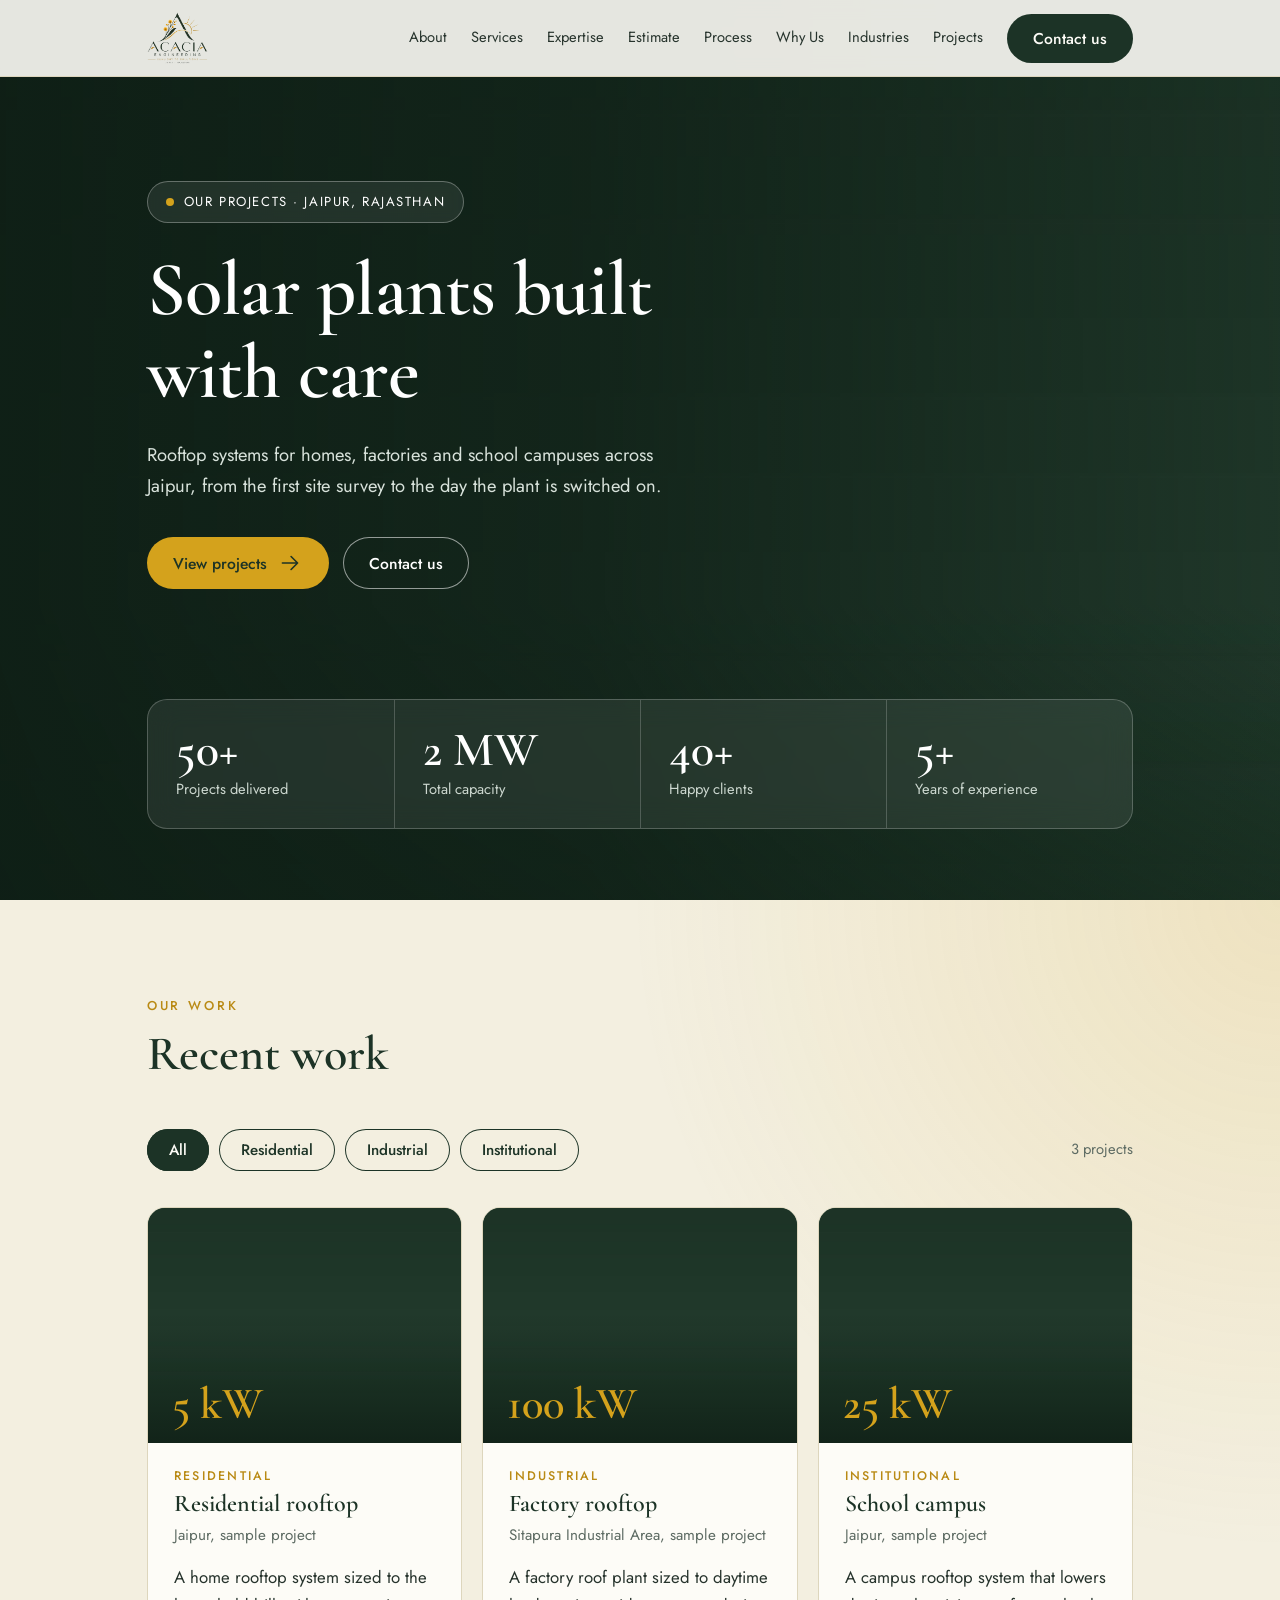
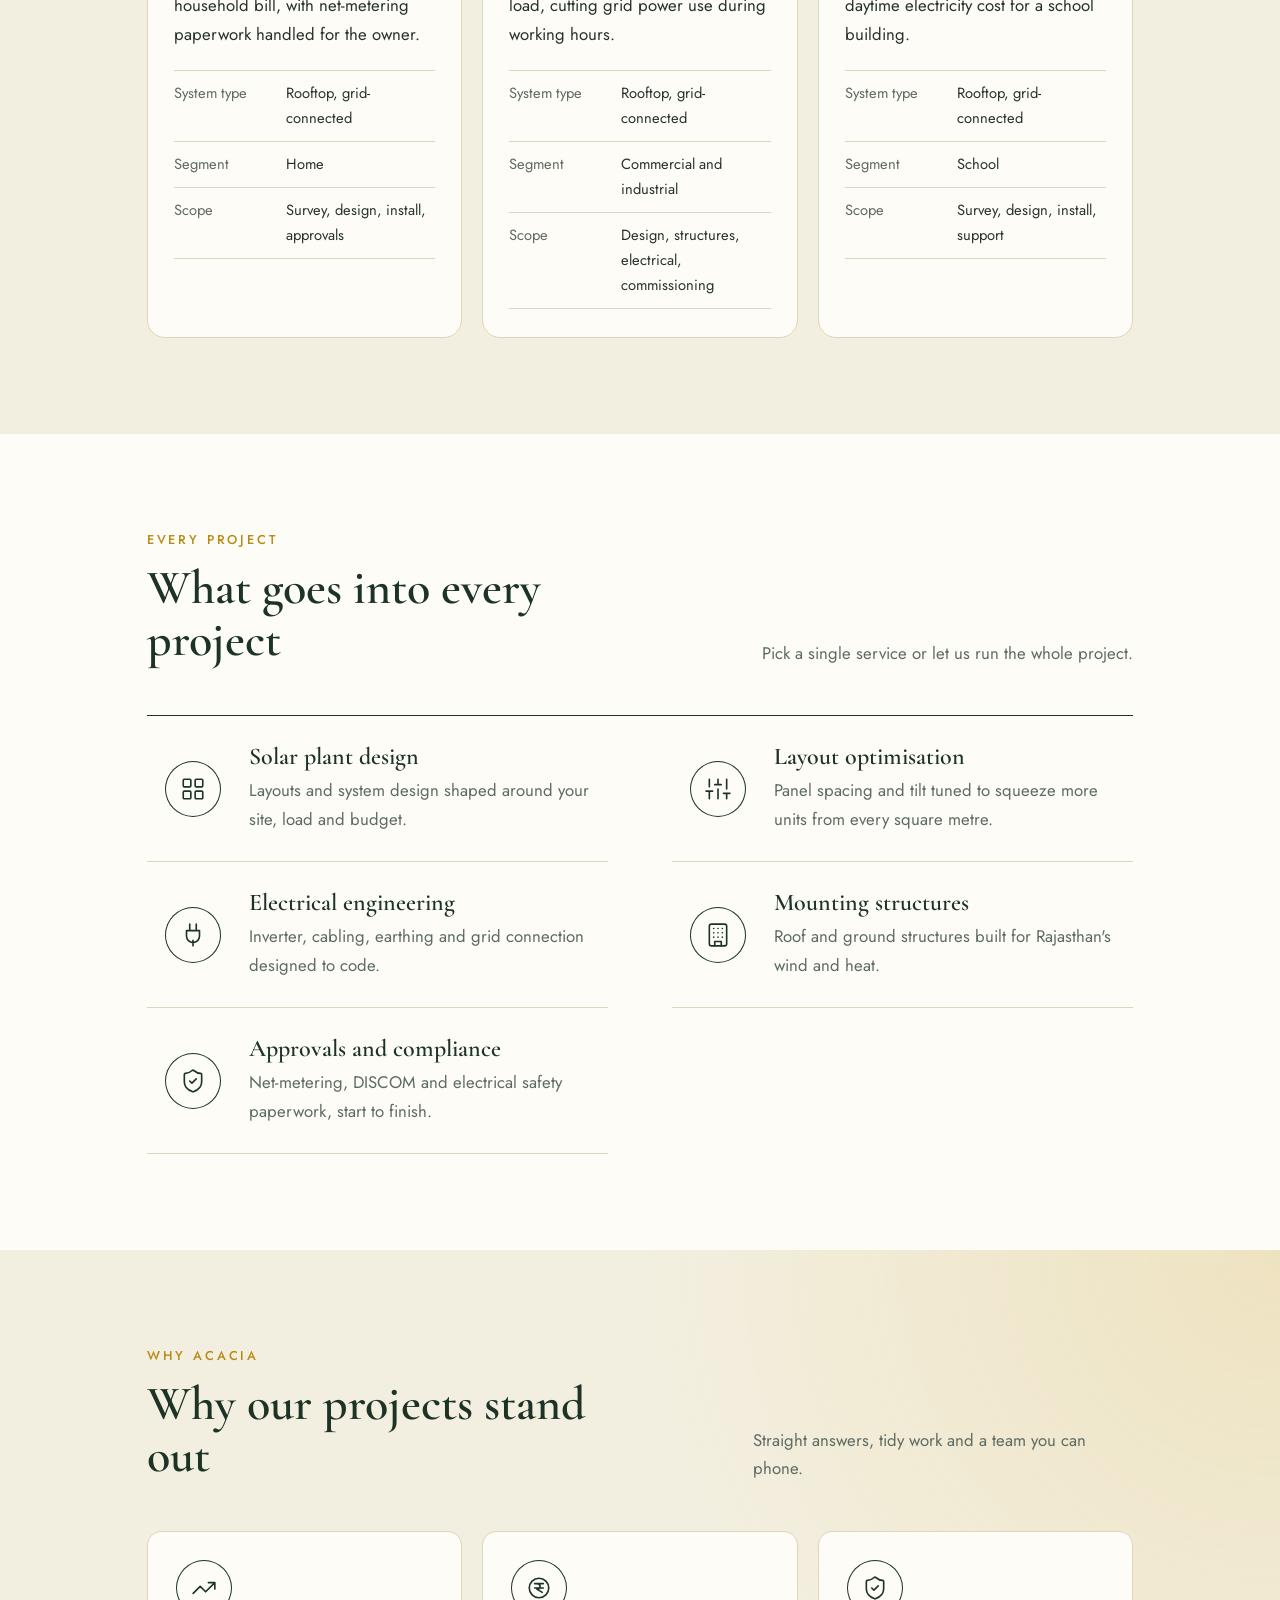
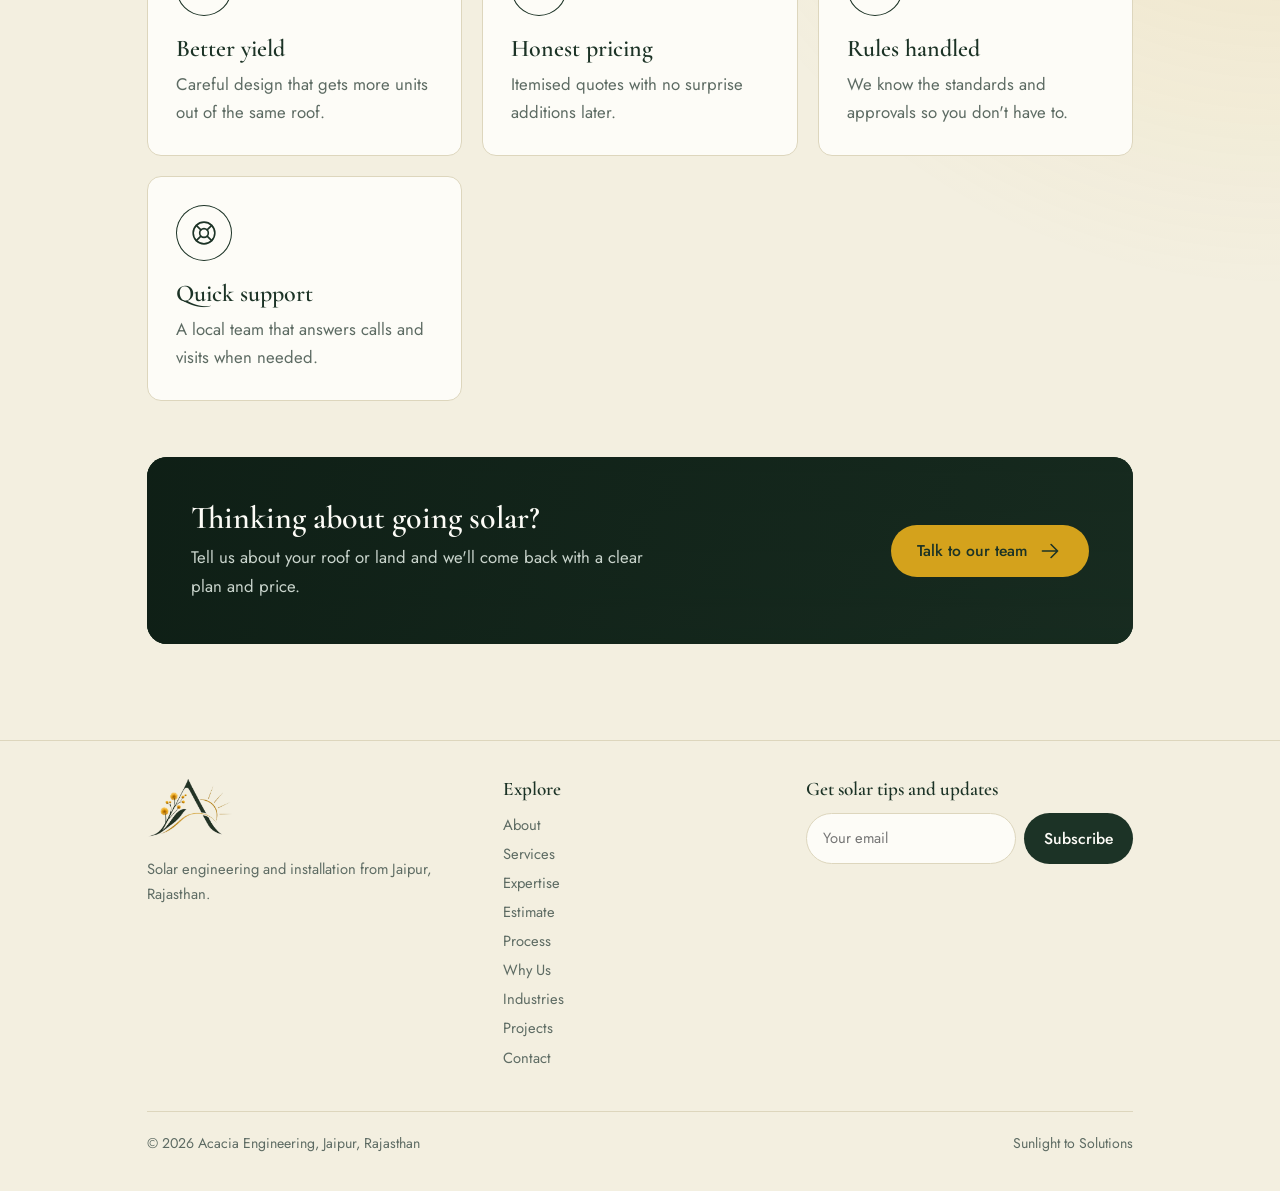
==== projects.html @ b7438110 "added splash screen" ====
<!doctype html>
<html lang="en">
  <head>
    <meta charset="UTF-8" />
    <meta name="viewport" content="width=device-width, initial-scale=1" />
    <title>Projects | Acacia Engineering</title>
    <meta name="description" content="Rooftop solar projects by Acacia Engineering in Jaipur, Rajasthan: homes, factories and school campuses." />
    <meta name="theme-color" content="#1c3326" />
    <link rel="icon" href="assets/img/favicon.svg" type="image/svg+xml" />
    <link rel="icon" href="assets/img/favicon-32.png" type="image/png" sizes="32x32" />
    <link rel="apple-touch-icon" href="assets/img/apple-touch-icon.png" />
    <link rel="preconnect" href="https://fonts.googleapis.com" />
    <link rel="preconnect" href="https://fonts.gstatic.com" crossorigin />
    <link href="https://fonts.googleapis.com/css2?family=Cormorant+Garamond:wght@500;600;700&family=Jost:wght@400;500&display=swap" rel="stylesheet" />

    <!-- same CSS as the home page, plus projects.css -->
    <link rel="stylesheet" href="css/base.css" />
    <link rel="stylesheet" href="css/sections.css" />
    <link rel="stylesheet" href="css/upgrade.css" />
    <link rel="stylesheet" href="css/industries.css" />
    <link rel="stylesheet" href="css/projects.css" />
  </head>
  <body>
    <header id="hdr">
      <div class="wrap bar">
        <a href="index.html" aria-label="Acacia Engineering home"><img src="assets/img/logo.png" alt="Acacia Engineering" /></a>
        <button class="menu" id="menu" aria-label="Open menu" aria-expanded="false">
          <svg class="i" viewBox="0 0 24 24"><path d="M4 8h16M4 16h16" /></svg>
        </button>
        <nav id="nav"></nav>
      </div>
    </header>
    <main id="app"></main>
    <footer><div class="wrap" id="foot"></div></footer>

    <script src="js/config.js"></script>
    <script src="js/icons.js"></script>
    <script src="js/helpers.js"></script>
    <script src="js/chrome.js"></script>
    <script src="js/effects.js"></script>
    <script src="js/forms.js"></script>
    <script src="js/wire.js"></script>
    <script src="js/projects-page.js"></script>
  </body>
</html>
---- css/base.css ----
:root {
    --green: #1c3326;
    --green2: #274635;
    --gold: #b98a14;
    --gold-l: #d4a21c;
    --cream: #fdfcf7;
    --sand: #f3efe0;
    --ink: #26332c;
    --muted: #5d6b63;
    --line: #ddd6bd;
    --serif: "Cormorant Garamond", Georgia, serif;
    --sans: "Jost", system-ui, sans-serif;
    --ease: cubic-bezier(0.2, 0.7, 0.2, 1);
  }
  * {
    box-sizing: border-box;
  }
  html {
    scroll-behavior: smooth;
    scroll-padding-top: 80px;
  }
  body {
    margin: 0;
    font: 400 1.05rem/1.7 var(--sans);
    color: var(--ink);
    background: var(--cream);
  }
  img {
    max-width: 100%;
  }
  a {
    color: inherit;
  }
  :focus-visible {
    outline: 2px solid var(--gold-l);
    outline-offset: 3px;
  }
  .wrap {
    max-width: 1140px;
    margin: auto;
    padding: 0 6%;
  }
  h1,
  h2,
  h3 {
    font-family: var(--serif);
    color: var(--green);
    line-height: 1.08;
    margin: 0;
  }
  h2 {
    font-size: clamp(2rem, 4vw, 3rem);
    font-weight: 600;
    max-width: 16ch;
  }
  h3 {
    font-size: 1.5rem;
    font-weight: 600;
  }
  section {
    padding: 96px 0;
  }
  svg.i {
    width: 26px;
    height: 26px;
    flex: none;
    overflow: visible;
    fill: none;
    stroke: currentColor;
    stroke-width: 1.5;
    stroke-linecap: round;
    stroke-linejoin: round;
  }

  /* header */
  header {
    position: fixed;
    inset: 0 0 auto 0;
    z-index: 10;
  }
  header::before {
    content: "";
    position: absolute;
    inset: 0;
    background: rgba(253, 252, 247, 0.9);
    backdrop-filter: blur(10px);
    box-shadow: 0 1px 0 var(--line);
    opacity: 0;
    transition: opacity 0.3s;
    z-index: -1;
  }
  header.solid::before,
  header.open::before {
    opacity: 1;
  }
  .bar {
    display: flex;
    align-items: center;
    justify-content: space-between;
    height: 76px;
  }
  .bar img {
    height: 52px;
    width: auto;
    display: block;
  }
  nav {
    display: flex;
    align-items: center;
    gap: 24px;
  }
  nav a {
    text-decoration: none;
    font-size: 0.92rem;
    position: relative;
    padding: 4px 0;
  }
  nav a:not(.btn)::after {
    content: "";
    position: absolute;
    left: 0;
    bottom: 0;
    width: 100%;
    height: 1px;
    background: var(--gold);
    transform: scaleX(0);
    transform-origin: left;
    transition: transform 0.3s var(--ease);
  }
  nav a:not(.btn):hover::after {
    transform: scaleX(1);
  }
  .btn {
    display: inline-flex;
    align-items: center;
    gap: 10px;
    background: var(--green);
    color: var(--cream);
    padding: 13px 26px;
    border-radius: 999px;
    border: 0;
    font: 500 0.98rem var(--sans);
    text-decoration: none;
    cursor: pointer;
    transition:
      background 0.25s,
      transform 0.25s var(--ease);
  }
  .btn:hover {
    background: var(--gold);
    transform: translateY(-2px);
  }
  .btn.ghost {
    background: transparent;
    color: var(--green);
    box-shadow: inset 0 0 0 1px var(--green);
  }
  .btn.ghost:hover {
    background: var(--green);
    color: var(--cream);
  }
  .menu {
    display: none;
    background: none;
    border: 0;
    width: 44px;
    height: 44px;
    cursor: pointer;
    color: var(--green);
  }
---- css/sections.css ----
/* hero */
  #hero {
    padding: 150px 0 70px;
    overflow: hidden;
  }
  .hero-grid {
    display: grid;
    grid-template-columns: 1.1fr 0.9fr;
    gap: 40px;
    align-items: center;
  }
  #hero h1 {
    font-size: clamp(2.8rem, 6.2vw, 5.2rem);
    font-weight: 600;
    letter-spacing: -0.01em;
  }
  #hero p {
    max-width: 46ch;
    color: var(--muted);
    font-size: 1.15rem;
    margin: 24px 0 36px;
  }
  .cta {
    display: flex;
    flex-wrap: wrap;
    gap: 14px;
  }
  .in {
    opacity: 0;
    transform: translateY(18px);
    animation: in 0.9s var(--ease) forwards;
    animation-delay: calc(var(--d, 0) * 140ms + 200ms);
  }
  @keyframes in {
    to {
      opacity: 1;
      transform: none;
    }
  }
  .art {
    width: 100%;
    height: auto;
    display: block;
  }
  .art .sun {
    transform-origin: 50% 100%;
    animation: rise 2.2s var(--ease) 0.3s both;
  }
  @keyframes rise {
    from {
      transform: translateY(120px);
      opacity: 0;
    }
    to {
      transform: none;
      opacity: 1;
    }
  }
  .art .ray {
    stroke-dasharray: 90;
    stroke-dashoffset: 90;
    animation: draw 1s var(--ease) forwards;
    animation-delay: calc(1.6s + var(--r) * 90ms);
  }
  @keyframes draw {
    to {
      stroke-dashoffset: 0;
    }
  }
  .art .glow {
    animation: pulse 5s ease-in-out 3s infinite;
  }
  @keyframes pulse {
    50% {
      transform: scale(1.04);
      opacity: 0.8;
    }
  }
  .art .glow,
  .art .sun {
    transform-box: fill-box;
  }
  .art .stem {
    stroke-dasharray: 400;
    stroke-dashoffset: 400;
    animation: draw 2s var(--ease) 1s forwards;
  }
  .art .bud {
    transform-box: fill-box;
    transform-origin: center;
    animation: pop 0.6s var(--ease) both;
    animation-delay: calc(2s + var(--b) * 160ms);
  }
  @keyframes pop {
    from {
      transform: scale(0);
    }
    to {
      transform: scale(1);
    }
  }

  /* stats */
  .stats {
    display: grid;
    grid-template-columns: repeat(4, 1fr);
    border-top: 1px solid var(--line);
    border-bottom: 1px solid var(--line);
  }
  .stat {
    padding: 30px 24px;
    border-left: 1px solid var(--line);
  }
  .stat:first-child {
    border-left: 0;
    padding-left: 0;
  }
  .stat b {
    display: block;
    font: 600 clamp(2rem, 4vw, 3rem)/1 var(--serif);
    color: var(--green);
  }
  .stat span {
    font-size: 0.92rem;
    color: var(--muted);
  }

  /* about */
  .about {
    display: grid;
    grid-template-columns: 1fr 1fr;
    gap: 64px;
    align-items: start;
  }
  .about p {
    color: var(--muted);
    margin: 0 0 24px;
  }
  .ticks {
    list-style: none;
    margin: 0;
    padding: 0;
    display: grid;
    gap: 14px;
  }
  .ticks li {
    display: flex;
    gap: 12px;
    align-items: flex-start;
  }
  .ticks svg {
    flex: none;
    width: 22px;
    height: 22px;
    margin-top: 3px;
    color: var(--gold);
  }

  /* services */
  #services {
    background: var(--sand);
  }
  .head {
    display: flex;
    justify-content: space-between;
    align-items: end;
    gap: 20px 40px;
    flex-wrap: wrap;
    margin-bottom: 48px;
  }
  .head h2 {
    max-width: 20ch;
  }
  .sub {
    margin: 0;
    max-width: 38ch;
    color: var(--muted);
  }
  .eyebrow {
    margin: 0 0 14px;
    font: 500 0.8rem var(--sans);
    letter-spacing: 0.22em;
    text-transform: uppercase;
    color: var(--gold);
  }
  #projects .eyebrow {
    color: var(--gold-l);
  }
  .alt {
    background: var(--sand);
  }
  .cards {
    display: grid;
    grid-template-columns: repeat(auto-fit, minmax(260px, 1fr));
    gap: 20px;
  }
  .card {
    background: #fff;
    border: 1px solid var(--line);
    border-radius: 14px;
    padding: 28px;
    transition:
      transform 0.4s var(--ease),
      box-shadow 0.4s;
  }
  .alt .card {
    background: var(--cream);
  }
  .card .ico {
    margin-bottom: 20px;
  }
  .card p {
    margin: 8px 0 0;
    color: var(--muted);
  }
  @media (hover: hover) {
    .card:hover {
      transform: translateY(-6px);
      box-shadow: 0 18px 36px -18px rgba(28, 51, 38, 0.35);
    }
    .card:hover .ico {
      background: var(--green);
      color: var(--gold-l);
    }
  }
  .ph {
    position: relative;
  }
  .ph::before {
    content: "";
    position: absolute;
    inset: 18px -18px -18px 18px;
    border: 1px solid var(--gold);
    border-radius: 18px;
  }
  .ph img {
    position: relative;
    width: 100%;
    aspect-ratio: 4/3.2;
    object-fit: cover;
    border-radius: 18px;
    display: block;
    background: var(--green2);
  }
  .mini {
    display: grid;
    grid-template-columns: repeat(3, 1fr);
    gap: 16px;
    margin-top: 32px;
    padding-top: 24px;
    border-top: 1px solid var(--line);
  }
  .mini b {
    display: block;
    font: 600 2rem/1 var(--serif);
    color: var(--green);
  }
  .mini span {
    font-size: 0.88rem;
    color: var(--muted);
  }
  .cta-band {
    margin-top: 56px;
    background: var(--green);
    color: var(--cream);
    border-radius: 20px;
    padding: 44px;
    display: flex;
    justify-content: space-between;
    align-items: center;
    gap: 24px;
    flex-wrap: wrap;
    background-image: radial-gradient(
      circle at 100% 0,
      rgba(212, 162, 28, 0.35),
      transparent 55%
    );
  }
  .cta-band h3 {
    color: var(--cream);
    font-size: 2rem;
  }
  .cta-band p {
    margin: 8px 0 0;
    color: #c9d4cc;
    max-width: 46ch;
  }
  .btn.gold {
    background: var(--gold-l);
    color: var(--green);
  }
  .btn.gold:hover {
    background: var(--cream);
  }
  .ind {
    display: grid;
    grid-template-columns: repeat(5, 1fr);
    gap: 16px;
  }
  .in-c {
    position: relative;
    min-height: 380px;
    border-radius: 16px;
    overflow: hidden;
    background: linear-gradient(160deg, var(--green2), var(--green));
    color: var(--cream);
    display: flex;
    align-items: flex-end;
  }
  .in-c img {
    position: absolute;
    inset: 0;
    width: 100%;
    height: 100%;
    object-fit: cover;
    transition: transform 0.9s var(--ease);
  }
  .in-c::after {
    content: "";
    position: absolute;
    inset: 0;
    background: linear-gradient(
      180deg,
      rgba(28, 51, 38, 0) 25%,
      rgba(28, 51, 38, 0.92) 100%
    );
  }
  .in-c div {
    position: relative;
    z-index: 1;
    padding: 22px;
  }
  .in-c h3 {
    color: var(--cream);
    font-size: 1.3rem;
  }
  .in-c p {
    margin: 8px 0 0;
    font-size: 0.9rem;
    color: #d6dfd8;
    line-height: 1.5;
  }
  @media (hover: hover) {
    .in-c:hover img {
      transform: scale(1.08);
    }
  }
  .ind-foot {
    display: flex;
    justify-content: center;
    margin: 36px 0 56px;
  }
  .sel select {
    width: 100%;
    padding: 22px 0 8px;
    border: 0;
    border-bottom: 1px solid var(--green);
    background: transparent;
    font: inherit;
    color: var(--ink);
    border-radius: 0;
  }
  .sel label {
    top: 0;
    font-size: 0.78rem;
    color: var(--gold);
  }
  .fgrid {
    display: grid;
    grid-template-columns: 1.2fr 1fr 1.2fr;
    gap: 40px;
  }
  .fgrid h4 {
    font: 600 1.2rem var(--serif);
    color: var(--green);
    margin: 0 0 12px;
  }
  .fgrid a {
    display: block;
    text-decoration: none;
    margin: 4px 0;
  }
  .fgrid a:hover {
    color: var(--gold);
  }
  .fgrid img {
    height: 60px;
    width: auto;
    margin-bottom: 12px;
  }
  .nl {
    display: flex;
    gap: 8px;
  }
  .nl input {
    flex: 1;
    min-width: 0;
    padding: 12px 16px;
    border: 1px solid var(--line);
    border-radius: 999px;
    font: inherit;
    background: var(--cream);
  }
  .nl .btn {
    padding: 12px 20px;
  }
  .soc {
    display: flex;
    gap: 10px;
    margin-top: 16px;
  }
  .soc a {
    width: 40px;
    height: 40px;
    border-radius: 50%;
    display: grid;
    place-items: center;
    box-shadow: inset 0 0 0 1px var(--green);
    color: var(--green);
    margin: 0;
  }
  .soc a:hover {
    background: var(--green);
    color: var(--gold-l);
  }
  .fbot {
    margin-top: 36px;
    padding-top: 20px;
    border-top: 1px solid var(--line);
    display: flex;
    justify-content: space-between;
    flex-wrap: wrap;
    gap: 8px;
    font-size: 0.88rem;
  }
  .rows {
    display: grid;
    grid-template-columns: 1fr 1fr;
    column-gap: 64px;
    border-top: 1px solid var(--green);
  }
  .row {
    display: grid;
    grid-template-columns: 56px 1fr;
    gap: 28px;
    align-items: center;
    padding: 30px 0;
    border-bottom: 1px solid var(--line);
    position: relative;
  }
  .row::before {
    content: "";
    position: absolute;
    left: 0;
    bottom: -1px;
    height: 2px;
    width: 100%;
    background: var(--gold);
    transform: scaleX(0);
    transform-origin: left;
    transition: transform 0.5s var(--ease);
  }
  @media (hover: hover) {
    .row:hover::before {
      transform: scaleX(1);
    }
  }
  .ico {
    flex: none;
    width: 56px;
    height: 56px;
    border-radius: 50%;
    display: grid;
    place-items: center;
    color: var(--green);
    box-shadow: inset 0 0 0 1px var(--green);
    transition:
      background 0.3s,
      color 0.3s,
      transform 0.4s var(--ease);
  }
  @media (hover: hover) {
    .row:hover .ico {
      background: var(--green);
      color: var(--gold-l);
      transform: rotate(-8deg) scale(1.06);
    }
  }
  .tx {
    display: grid;
    gap: 6px;
  }
  .tx p {
    margin: 0;
    color: var(--muted);
  }

  /* process */
  .steps {
    display: grid;
    grid-template-columns: repeat(3, 1fr);
    gap: 48px 32px;
    position: relative;
    margin-top: 56px;
  }
  .step {
    opacity: 0;
    transform: translateY(16px);
    transition: all 0.8s var(--ease);
    transition-delay: calc(var(--i) * 120ms);
  }
  .steps.go .step {
    opacity: 1;
    transform: none;
  }
  .step {
    border-top: 1px solid var(--gold);
    padding-top: 22px;
  }
  .dot {
    width: 44px;
    height: 44px;
    border-radius: 50%;
    background: transparent;
    box-shadow: inset 0 0 0 1px var(--gold);
    display: grid;
    place-items: center;
    font: 600 1.2rem var(--serif);
    color: var(--green);
    position: relative;
    margin-bottom: 20px;
  }
  .step p {
    margin: 6px 0 0;
    color: var(--muted);
    font-size: 0.98rem;
  }

  /* projects */
  #projects {
    background: var(--green);
    color: var(--cream);
  }
  #projects h2 {
    color: var(--cream);
  }
  .proj {
    display: grid;
    grid-template-columns: repeat(3, 1fr);
    gap: 0;
    margin-top: 48px;
    border-top: 1px solid rgba(253, 252, 247, 0.25);
  }
  .p {
    padding: 36px 28px 36px 0;
    border-right: 1px solid rgba(253, 252, 247, 0.25);
    padding-left: 28px;
  }
  .p:first-child {
    padding-left: 0;
  }
  .p:last-child {
    border-right: 0;
  }
  .p b {
    display: block;
    font: 600 clamp(3rem, 6vw, 4.8rem)/1 var(--serif);
    color: var(--gold-l);
    transition: transform 0.5s var(--ease);
  }
  .p:hover b {
    transform: translateX(8px);
  }
  .p h3 {
    color: var(--cream);
    margin: 14px 0 4px;
    font-size: 1.35rem;
  }
  .p span {
    color: #b9c6bd;
    font-size: 0.95rem;
  }

  /* contact */
  .contact {
    display: grid;
    grid-template-columns: 0.9fr 1.1fr;
    gap: 72px;
  }
  .info {
    list-style: none;
    padding: 0;
    margin: 32px 0 0;
    display: grid;
    gap: 20px;
  }
  .info li {
    display: flex;
    gap: 16px;
    align-items: center;
  }
  .info .ico {
    width: 48px;
    height: 48px;
    flex: none;
  }
  .info a {
    text-decoration: none;
  }
  .info a:hover {
    color: var(--gold);
  }
  form {
    display: grid;
    gap: 22px;
  }
  .f {
    position: relative;
  }
  .f input,
  .f textarea {
    width: 100%;
    padding: 22px 0 8px;
    border: 0;
    border-bottom: 1px solid var(--green);
    background: transparent;
    font: inherit;
    color: var(--ink);
    border-radius: 0;
  }
  .f textarea {
    resize: vertical;
    min-height: 110px;
  }
  .f label {
    position: absolute;
    left: 0;
    top: 20px;
    color: var(--muted);
    pointer-events: none;
    transition: all 0.25s var(--ease);
  }
  .f input:focus + label,
  .f textarea:focus + label,
  .f input:not(:placeholder-shown) + label,
  .f textarea:not(:placeholder-shown) + label {
    top: 0;
    font-size: 0.78rem;
    color: var(--gold);
  }
  .f input:focus,
  .f textarea:focus {
    outline: 0;
    border-bottom-color: var(--gold-l);
    box-shadow: 0 1px 0 var(--gold-l);
  }
  .two {
    display: grid;
    grid-template-columns: 1fr 1fr;
    gap: 24px;
  }
  .hp {
    position: absolute;
    left: -9999px;
  }
  #status {
    min-height: 1.6em;
    font-size: 0.98rem;
  }
  #status.ok {
    color: #2c6a43;
    animation: in 0.5s var(--ease);
  }
  #status.err {
    color: #a33b2f;
  }
  .btn[disabled] {
    opacity: 0.7;
    cursor: wait;
  }
  .spin {
    width: 16px;
    height: 16px;
    border: 2px solid rgba(255, 255, 255, 0.4);
    border-top-color: #fff;
    border-radius: 50%;
    animation: s 0.7s linear infinite;
    display: none;
  }
  .btn[disabled] .spin {
    display: inline-block;
  }
  @keyframes s {
    to {
      transform: rotate(360deg);
    }
  }

  footer {
    background: var(--sand);
    color: var(--muted);
    padding: 36px 0;
    font-size: 0.92rem;
    border-top: 1px solid var(--line);
  }
  .foot {
    display: flex;
    justify-content: space-between;
    align-items: center;
    gap: 20px;
    flex-wrap: wrap;
  }

  @media (max-width: 1000px) {
    nav {
      gap: 16px;
    }
    nav a {
      font-size: 0.86rem;
    }
  }
  @media (max-width: 860px) {
    section {
      padding: 72px 0;
    }
    .menu {
      display: block;
    }
    nav {
      position: fixed;
      inset: 76px 0 auto 0;
      background: var(--cream);
      flex-direction: column;
      padding: 24px 6% 32px;
      gap: 20px;
      align-items: flex-start;
      border-bottom: 1px solid var(--line);
      transform: translateY(-130%);
      visibility: hidden;
      transition:
        transform 0.4s var(--ease),
        visibility 0s 0.4s;
      z-index: -2;
    }
    nav.open {
      transform: none;
      visibility: visible;
      transition:
        transform 0.4s var(--ease),
        visibility 0s;
    }
    .hero-grid,
    .about,
    .contact {
      grid-template-columns: 1fr;
      gap: 40px;
    }
    #hero {
      padding-top: 120px;
    }
    .art {
      max-width: 420px;
      margin: auto;
    }
    .rows,
    .fgrid {
      grid-template-columns: 1fr;
    }
    .ind {
      grid-template-columns: 1fr 1fr;
    }
    .in-c {
      min-height: 300px;
    }
    .ph::before {
      inset: 12px -8px -12px 8px;
    }
    .cta-band {
      padding: 30px;
    }
    .steps {
      grid-template-columns: 1fr 1fr;
      gap: 36px 20px;
    }
    .stats {
      grid-template-columns: 1fr 1fr;
    }
    .stat:nth-child(3) {
      border-left: 0;
      padding-left: 0;
    }
    .stat:nth-child(n + 3) {
      border-top: 1px solid var(--line);
    }
    .row {
      align-items: start;
      gap: 20px;
      padding: 26px 0;
    }
    .tx {
      grid-template-columns: 1fr;
      gap: 6px;
    }
    .ico {
      width: 52px;
      height: 52px;
    }
    .proj {
      grid-template-columns: 1fr;
    }
    .p {
      border-right: 0;
      border-bottom: 1px solid rgba(253, 252, 247, 0.25);
      padding: 28px 0;
    }
    .p:last-child {
      border-bottom: 0;
    }
    .two {
      grid-template-columns: 1fr;
    }
  }
  @media (max-width: 480px) {
    .ind {
      grid-template-columns: 1fr;
    }
    .nl {
      flex-direction: column;
    }
  }
  @media (prefers-reduced-motion: reduce) {
    *,
    *::before,
    *::after {
      animation: none !important;
      transition: none !important;
    }
    .in {
      opacity: 1;
      transform: none;
    }
    .art .ray,
    .art .stem {
      stroke-dashoffset: 0;
    }
    .step {
      opacity: 1;
      transform: none;
    }
  }
---- css/upgrade.css ----
/* ---- v3 visual upgrade ---- */
  header::before {
    opacity: 1;
  }
  #hero {
    padding: 0;
    min-height: 100svh;
    position: relative;
    display: flex;
    flex-direction: column;
    justify-content: flex-end;
    color: #fff;
    background: var(--green);
    overflow: hidden;
  }
  .hero-bg {
    position: absolute;
    inset: 0;
  }
  .hero-bg img {
    width: 100%;
    height: 100%;
    object-fit: cover;
    animation: kb 26s ease-out both;
  }
  @keyframes kb {
    from {
      transform: scale(1.14);
    }
    to {
      transform: scale(1);
    }
  }
  .hero-bg::after {
    content: "";
    position: absolute;
    inset: 0;
    background:
      linear-gradient(
        90deg,
        rgba(14, 30, 21, 0.93) 0%,
        rgba(14, 30, 21, 0.72) 46%,
        rgba(14, 30, 21, 0.12) 100%
      ),
      linear-gradient(0deg, rgba(14, 30, 21, 0.7), transparent 45%);
  }
  .hero-in,
  .hero-stats {
    width: 100%;
  }
  .hero-in {
    position: relative;
    padding-top: 132px;
    padding-bottom: 44px;
  }
  #hero h1 {
    color: #fff;
    max-width: 15ch;
    font-size: clamp(3rem, 6vw, 5.2rem);
  }
  #hero p {
    color: #d8e2db;
    max-width: 48ch;
  }
  #hero .btn:not(.ghost) {
    background: var(--gold-l);
    color: var(--green);
  }
  #hero .btn:not(.ghost):hover {
    background: #fff;
  }
  .btn.ghost.lt {
    color: #fff;
    box-shadow: inset 0 0 0 1px rgba(255, 255, 255, 0.55);
  }
  .btn.ghost.lt:hover {
    background: #fff;
    color: var(--green);
  }
  .pill {
    display: inline-flex;
    gap: 10px;
    align-items: center;
    padding: 9px 18px;
    border: 1px solid rgba(255, 255, 255, 0.3);
    border-radius: 999px;
    font-size: 0.82rem;
    letter-spacing: 0.12em;
    text-transform: uppercase;
    backdrop-filter: blur(6px);
    background: rgba(255, 255, 255, 0.08);
    margin-bottom: 26px;
  }
  .pill i {
    width: 8px;
    height: 8px;
    border-radius: 50%;
    background: var(--gold-l);
    animation: ping 2s infinite;
  }
  @keyframes ping {
    0% {
      box-shadow: 0 0 0 0 rgba(212, 162, 28, 0.7);
    }
    70%,
    100% {
      box-shadow: 0 0 0 10px rgba(212, 162, 28, 0);
    }
  }
  .hero-stats {
    position: relative;
    padding-bottom: 40px;
  }
  .hero-stats .stats {
    border: 1px solid rgba(255, 255, 255, 0.22);
    border-radius: 20px;
    background: rgba(255, 255, 255, 0.08);
    backdrop-filter: blur(14px);
  }
  .hero-stats .stat {
    border-color: rgba(255, 255, 255, 0.2);
    padding: 26px 28px;
  }
  .hero-stats .stat:first-child {
    padding-left: 28px;
  }
  .hero-stats .stat b {
    color: #fff;
  }
  .hero-stats .stat span {
    color: #cdd8d0;
  }
  .band {
    padding: 0;
    background: var(--gold-l);
    color: var(--green);
    overflow: hidden;
    white-space: nowrap;
  }
  .band div {
    display: inline-flex;
    padding: 16px 0;
    animation: mq 45s linear infinite;
    font: 600 1.2rem var(--serif);
    letter-spacing: 0.03em;
  }
  .band span {
    padding: 0 28px;
  }
  .band span::after {
    content: "\2726";
    margin-left: 56px;
    opacity: 0.55;
  }
  @keyframes mq {
    to {
      transform: translateX(-50%);
    }
  }
  .alt {
    background:
      radial-gradient(
        circle at 100% 0,
        rgba(212, 162, 28, 0.16),
        transparent 38%
      ),
      var(--sand);
  }
  .row {
    padding: 28px 18px;
    margin: 0;
  }
  @media (hover: hover) {
    .row:hover {
      background: linear-gradient(
        90deg,
        rgba(212, 162, 28, 0.14),
        transparent
      );
    }
  }
  .dot {
    width: auto;
    height: auto;
    border-radius: 0;
    box-shadow: none;
    display: block;
    font: 600 4.2rem/1 var(--serif);
    color: transparent;
    -webkit-text-stroke: 1px var(--gold);
    margin-bottom: 14px;
  }
  .about .ph img {
    box-shadow: 0 30px 60px -30px rgba(28, 51, 38, 0.5);
  }
  .cta-band {
    position: relative;
    overflow: hidden;
    isolation: isolate;
    background-image: none;
  }
  .cta-band > img {
    position: absolute;
    inset: 0;
    width: 100%;
    height: 100%;
    object-fit: cover;
    z-index: -2;
  }
  .cta-band::before {
    content: "";
    position: absolute;
    inset: 0;
    background: linear-gradient(
      90deg,
      rgba(14, 30, 21, 0.95),
      rgba(14, 30, 21, 0.55)
    );
    z-index: -1;
  }
  #industries {
    position: relative;
    isolation: isolate;
    color: #fff;
    background: var(--green);
  }
  .bgimg {
    position: absolute;
    inset: 0;
    z-index: -1;
  }
  .bgimg img {
    width: 100%;
    height: 100%;
    object-fit: cover;
  }
  .bgimg::after {
    content: "";
    position: absolute;
    inset: 0;
    background: linear-gradient(
      180deg,
      rgba(14, 30, 21, 0.94),
      rgba(14, 30, 21, 0.8) 50%,
      rgba(14, 30, 21, 0.96)
    );
  }
  #industries h2 {
    color: #fff;
  }
  #industries .sub {
    color: #cdd8d0;
  }
  #industries .eyebrow {
    color: var(--gold-l);
  }
  .in-c {
    display: block;
    min-height: 0;
    background: rgba(255, 255, 255, 0.07);
    border: 1px solid rgba(255, 255, 255, 0.18);
    backdrop-filter: blur(8px);
  }
  .in-c::after {
    display: none;
  }
  .in-c img {
    position: static;
    height: 210px;
    width: 100%;
    display: block;
  }
  .in-c div {
    padding: 20px 22px 26px;
  }
  #industries .btn {
    background: var(--gold-l);
    color: var(--green);
  }
  #industries .btn:hover {
    background: #fff;
  }
  #industries .stats {
    border-color: rgba(255, 255, 255, 0.2);
  }
  #industries .stat {
    border-color: rgba(255, 255, 255, 0.2);
  }
  #industries .stat b {
    color: #fff;
  }
  #industries .stat span {
    color: #cdd8d0;
  }
  .proj {
    border: 0;
    gap: 20px;
    margin-top: 48px;
  }
  .pj {
    position: relative;
    min-height: 440px;
    border-radius: 18px;
    overflow: hidden;
    display: flex;
    align-items: flex-end;
    background: var(--green2);
  }
  .pj img {
    position: absolute;
    inset: 0;
    width: 100%;
    height: 100%;
    object-fit: cover;
    transition: transform 0.9s var(--ease);
  }
  .pj::after {
    content: "";
    position: absolute;
    inset: 0;
    background: linear-gradient(
      180deg,
      rgba(14, 30, 21, 0) 30%,
      rgba(14, 30, 21, 0.95)
    );
  }
  .pj div {
    position: relative;
    z-index: 1;
    padding: 28px;
  }
  .pj b {
    display: block;
    font: 600 clamp(3rem, 5vw, 4.4rem)/1 var(--serif);
    color: var(--gold-l);
  }
  .pj h3 {
    color: #fff;
    margin: 10px 0 4px;
    font-size: 1.35rem;
  }
  .pj span {
    color: #cbd6ce;
    font-size: 0.95rem;
  }
  @media (hover: hover) {
    .pj:hover img,
    .in-c:hover img {
      transform: scale(1.07);
    }
  }
  .rv {
    opacity: 0;
    transform: translateY(26px);
    transition:
      opacity 0.9s var(--ease),
      transform 0.9s var(--ease);
    transition-delay: calc(var(--k, 0) * 80ms);
  }
  .rv.on {
    opacity: 1;
    transform: none;
  }
  @media (max-width: 860px) {
    #hero h1 {
      font-size: clamp(2.8rem, 12vw, 4rem);
    }
    .hero-in {
      padding-top: 120px;
    }
    .hero-stats .stat,
    .hero-stats .stat:nth-child(3),
    .hero-stats .stat:first-child {
      padding: 18px 18px;
    }
    .hero-stats .stat:nth-child(3) {
      border-left: 0;
    }
    .proj {
      grid-template-columns: 1fr;
    }
    .pj {
      min-height: 340px;
    }
    .in-c img {
      height: 180px;
    }
    .dot {
      font-size: 3.2rem;
    }
  }
  @media (prefers-reduced-motion: reduce) {
    .rv {
      opacity: 1;
      transform: none;
    }
    .band div {
      animation: none;
    }
  }
---- css/industries.css ----
/* ---- industries: wave edge, tint, parallax ---- */
  #industries {
    padding: 200px 0 96px;
    overflow: hidden;
  }
  #industries .bgimg {
    inset: -20% 0;
  }
  #industries .bgimg img {
    will-change: transform;
  }
  #industries .bgimg::after {
    background: linear-gradient(
      180deg,
      rgba(22, 64, 52, 0.8),
      rgba(26, 66, 54, 0.62) 40%,
      rgba(18, 46, 36, 0.88)
    );
  }
  .wave {
    position: absolute;
    left: 0;
    right: 0;
    top: -1px;
    height: 130px;
    z-index: 1;
    pointer-events: none;
    overflow: hidden;
  }
  .wave svg {
    position: absolute;
    left: 0;
    top: 0;
    width: 200%;
    height: 100%;
    /*animation: wv 30s linear infinite;*/
    animation: none !important;
  }
  .wave svg + svg {
    animation-duration: 20s;
    animation-direction: reverse;
  }
  @keyframes wv {
    to {
      transform: translateX(-50%);
    }
  }
  .head.center {
    flex-direction: column;
    align-items: center;
    text-align: center;
  }
  .head.center h2 {
    max-width: none;
  }
  .head.center .sub {
    max-width: 62ch;
    font-size: 1.1rem;
  }
  #industries .eyebrow {
    color: var(--gold-l);
  }
  @media (max-width: 860px) {
    #industries {
      padding: 130px 0 72px;
    }
    .wave {
      height: 80px;
    }
  }
  .hero-bg {
    inset: 0 0 -22% 0;
  }
  /* CSS parallax (background-attachment: fixed), same method as the W3Schools example */
  #industries .bgimg {
    inset: 0;
    background-size: cover;
    background-position: center;
    background-repeat: no-repeat;
    background-attachment: fixed;
    background-color: var(--green2);
  }
  @media (hover: none), (max-width: 860px) {
    #industries .bgimg {
      background-attachment: scroll;
    }
  }
  #industries {
    padding: 210px 0 220px;
  }
  .wave {
    height: 150px;
  }
  .wave.bot {
    top: auto;
    bottom: -1px;
    transform: scaleY(-1);
  }
  .wave svg:nth-child(1) {
    animation-duration: 42s;
  }
  .wave svg:nth-child(2) {
    animation-duration: 30s;
    animation-direction: reverse;
  }
  .wave svg:nth-child(3) {
    animation-duration: 22s;
  }
  .wave svg:nth-child(4) {
    animation-duration: 34s;
    animation-direction: reverse;
  }
  @media (max-width: 860px) {
    #industries {
      padding: 140px 0 150px;
    }
    .wave {
      height: 90px;
    }
  }
  /* waves keep drifting even when the OS asks for reduced motion (gentle, low-contrast) */
  @media (prefers-reduced-motion: reduce) {
    .wave svg:nth-child(1) {
      animation: wv 42s linear infinite !important;
    }
    .wave svg:nth-child(2) {
      animation: wv 30s linear infinite reverse !important;
    }
    .wave svg:nth-child(3) {
      animation: wv 22s linear infinite !important;
    }
    .wave svg:nth-child(4) {
      animation: wv 34s linear infinite reverse !important;
    }
  }
  /* Float Project Type label only when focused or selected */
  .f select:focus + label,
  .f select.has-value + label {
    top: 0;
    font-size: 0.78rem;
    color: var(--gold);
  }
---- css/projects.css ----
/* projects.css | projects.html only.
   The hero reuses .hero-bg / .hero-in / .hero-stats / .pill from upgrade.css,
   the rows from sections.css and the cta-band from upgrade.css.
   Order: page hero > filters + cards */

/* ---------- Page hero ---------- */
.phero{position:relative;isolation:isolate;overflow:hidden;color:#fff;background:var(--green);padding:0}
.phero .hero-in{padding-top:150px;padding-bottom:48px}
.phero h1{color:#fff;max-width:14ch;font-size:clamp(2.8rem,6vw,5rem);font-weight:600;letter-spacing:-.01em}
.phero p{color:#d8e2db;max-width:48ch;font-size:1.15rem;margin:24px 0 36px}
.phero .btn:not(.ghost){background:var(--gold-l);color:var(--green)}
.phero .btn:not(.ghost):hover{background:#fff}
@media (max-width:860px){.phero .hero-in{padding-top:120px}.phero h1{font-size:clamp(2.6rem,11vw,3.8rem)}}

/* ---------- Filters ---------- */
.ptools{display:flex;justify-content:space-between;align-items:center;gap:16px 24px;flex-wrap:wrap;margin-bottom:36px}
.chips{display:flex;gap:10px;flex-wrap:wrap}
.chip{font:500 .95rem var(--sans);padding:10px 22px;border:0;border-radius:999px;background:transparent;color:var(--green);box-shadow:inset 0 0 0 1px var(--green);cursor:pointer;transition:background .25s,color .25s}
.chip:hover{background:rgba(28,51,38,.08)}
.chip[aria-pressed="true"]{background:var(--green);color:var(--cream)}
.pcount{margin:0;font-size:.92rem;color:var(--muted)}

/* ---------- Project cards ---------- */
.pgrid{display:grid;grid-template-columns:repeat(3,1fr);gap:20px}
.pc{display:flex;flex-direction:column;background:var(--cream);border:1px solid var(--line);border-radius:18px;overflow:hidden}
.pc-img{position:relative;aspect-ratio:4/3;overflow:hidden;background:var(--green2)}
.pc-img img{width:100%;height:100%;object-fit:cover;display:block;transition:transform .9s var(--ease)}
.pc-img::after{content:"";position:absolute;inset:0;background:linear-gradient(180deg,rgba(14,30,21,0) 45%,rgba(14,30,21,.85))}
.pc-size{position:absolute;left:24px;bottom:16px;z-index:1;font:600 2.8rem/1 var(--serif);color:var(--gold-l)}
.pc-body{display:flex;flex-direction:column;gap:6px;flex:1;padding:24px 26px 28px}
.pc-tag{margin:0;font:500 .78rem var(--sans);letter-spacing:.18em;text-transform:uppercase;color:var(--gold)}
.pc-loc{margin:0;font-size:.95rem;color:var(--muted)}
.pc-sum{margin:8px 0 0}
.pc-specs{margin:16px 0 0;border-top:1px solid var(--line)}
.pc-specs div{display:grid;grid-template-columns:100px 1fr;gap:12px;padding:10px 0;border-bottom:1px solid var(--line);font-size:.92rem}
.pc-specs dt{color:var(--muted)}
.pc-specs dd{margin:0}
@media (hover:hover){.pc:hover .pc-img img{transform:scale(1.06)}}
@media (max-width:980px){.pgrid{grid-template-columns:repeat(2,1fr)}}
@media (max-width:640px){.pgrid{grid-template-columns:1fr}}
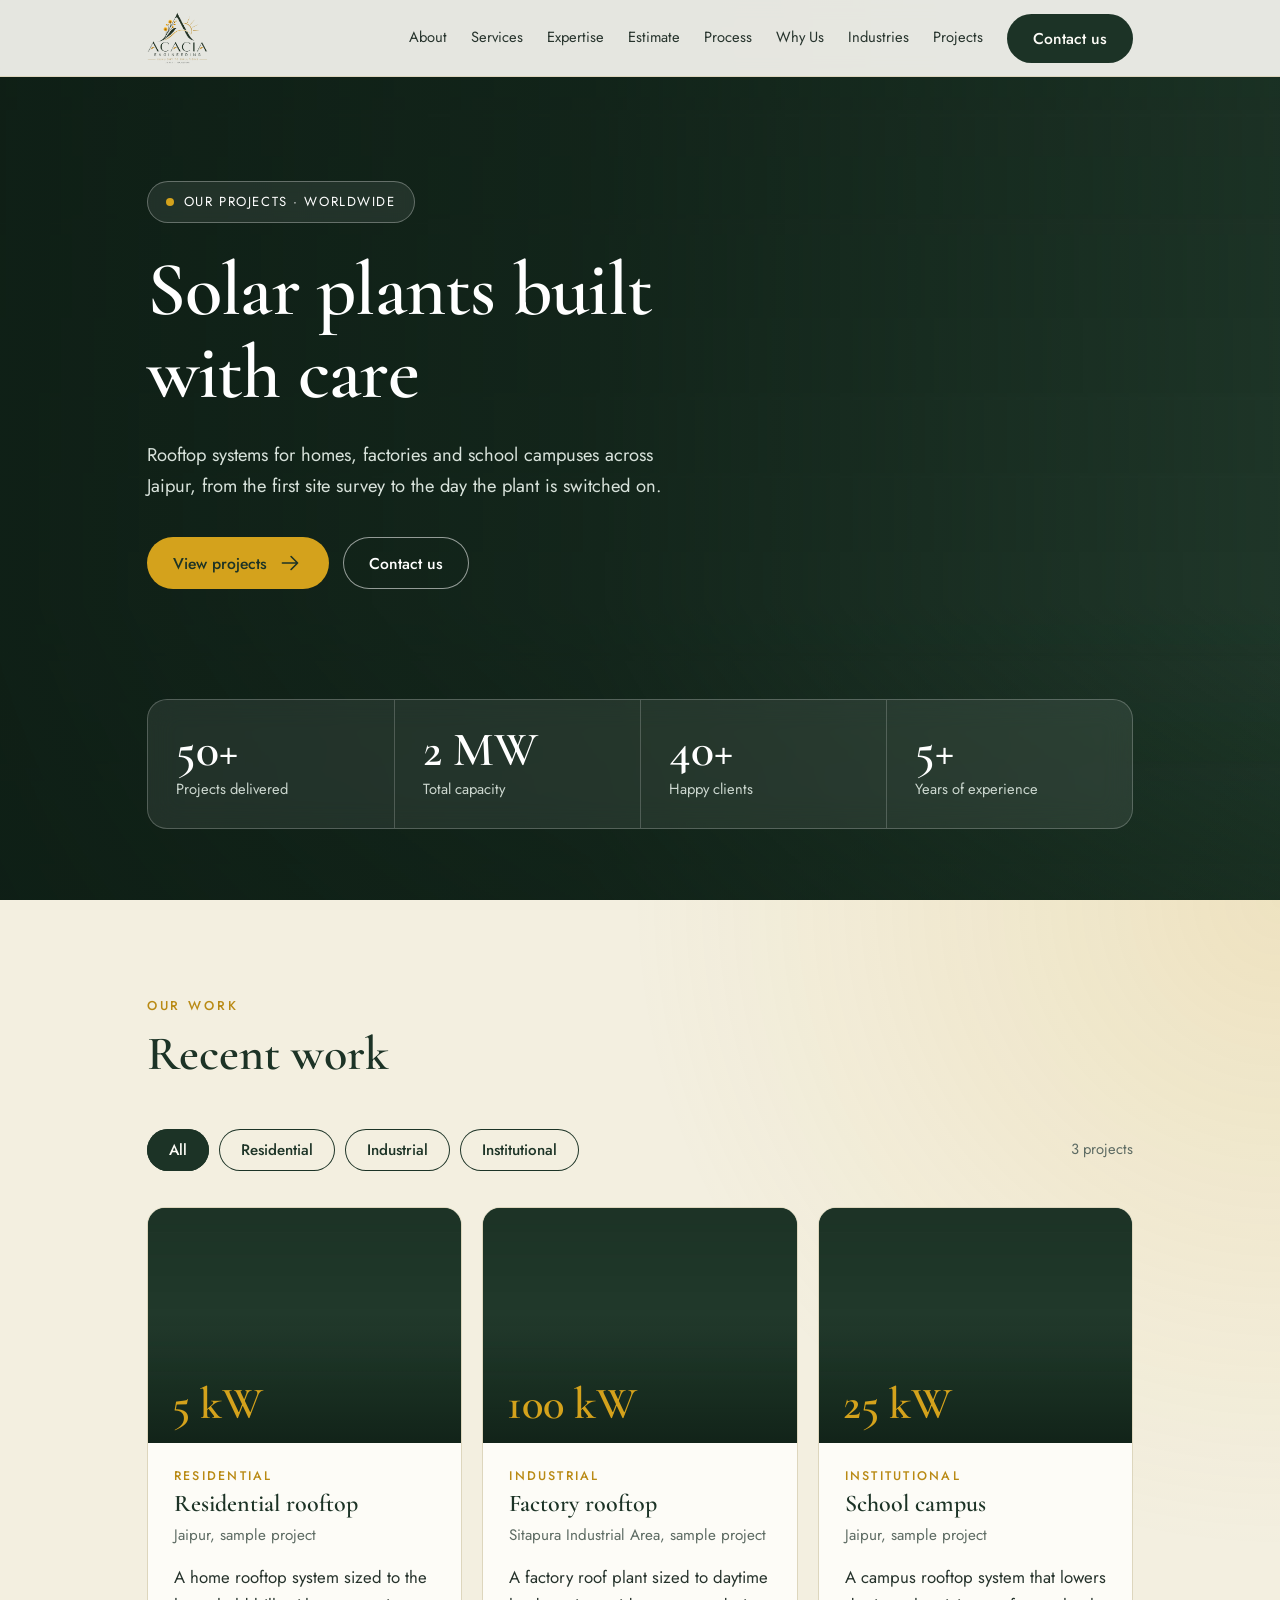
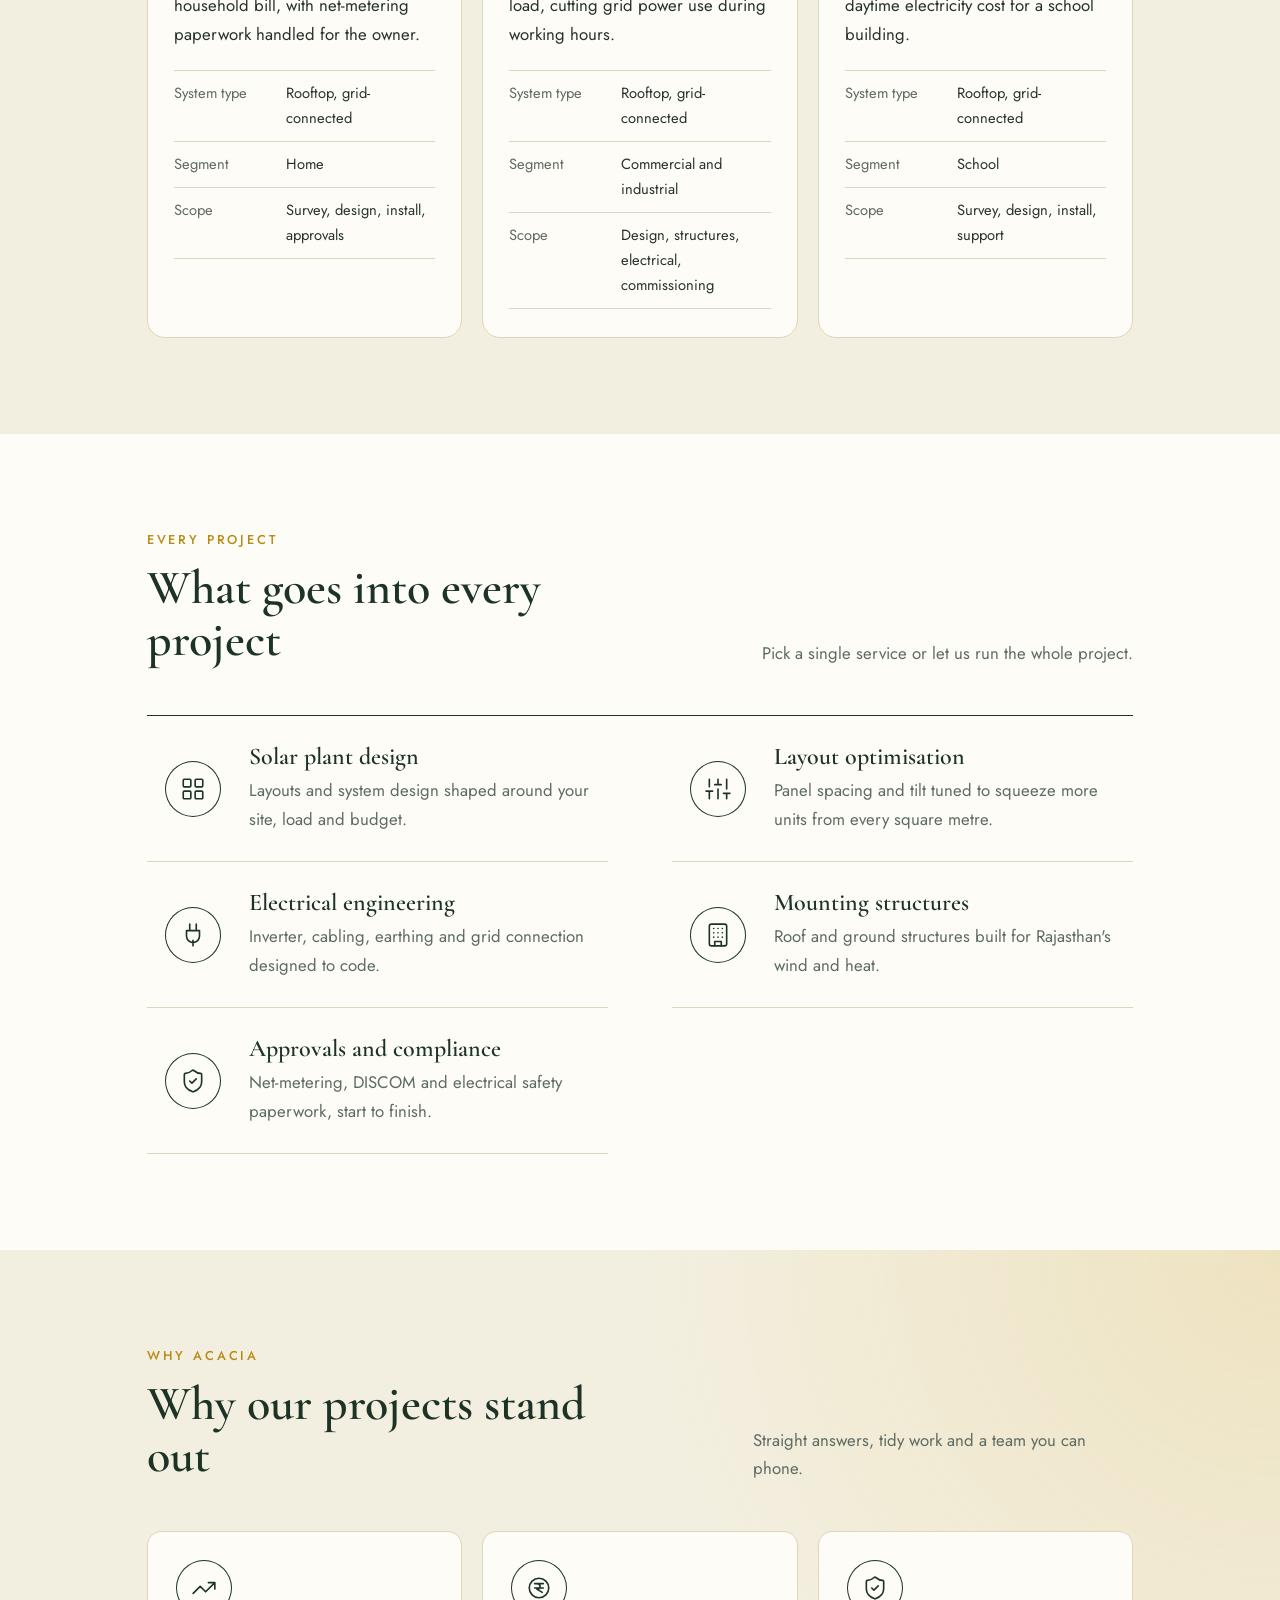
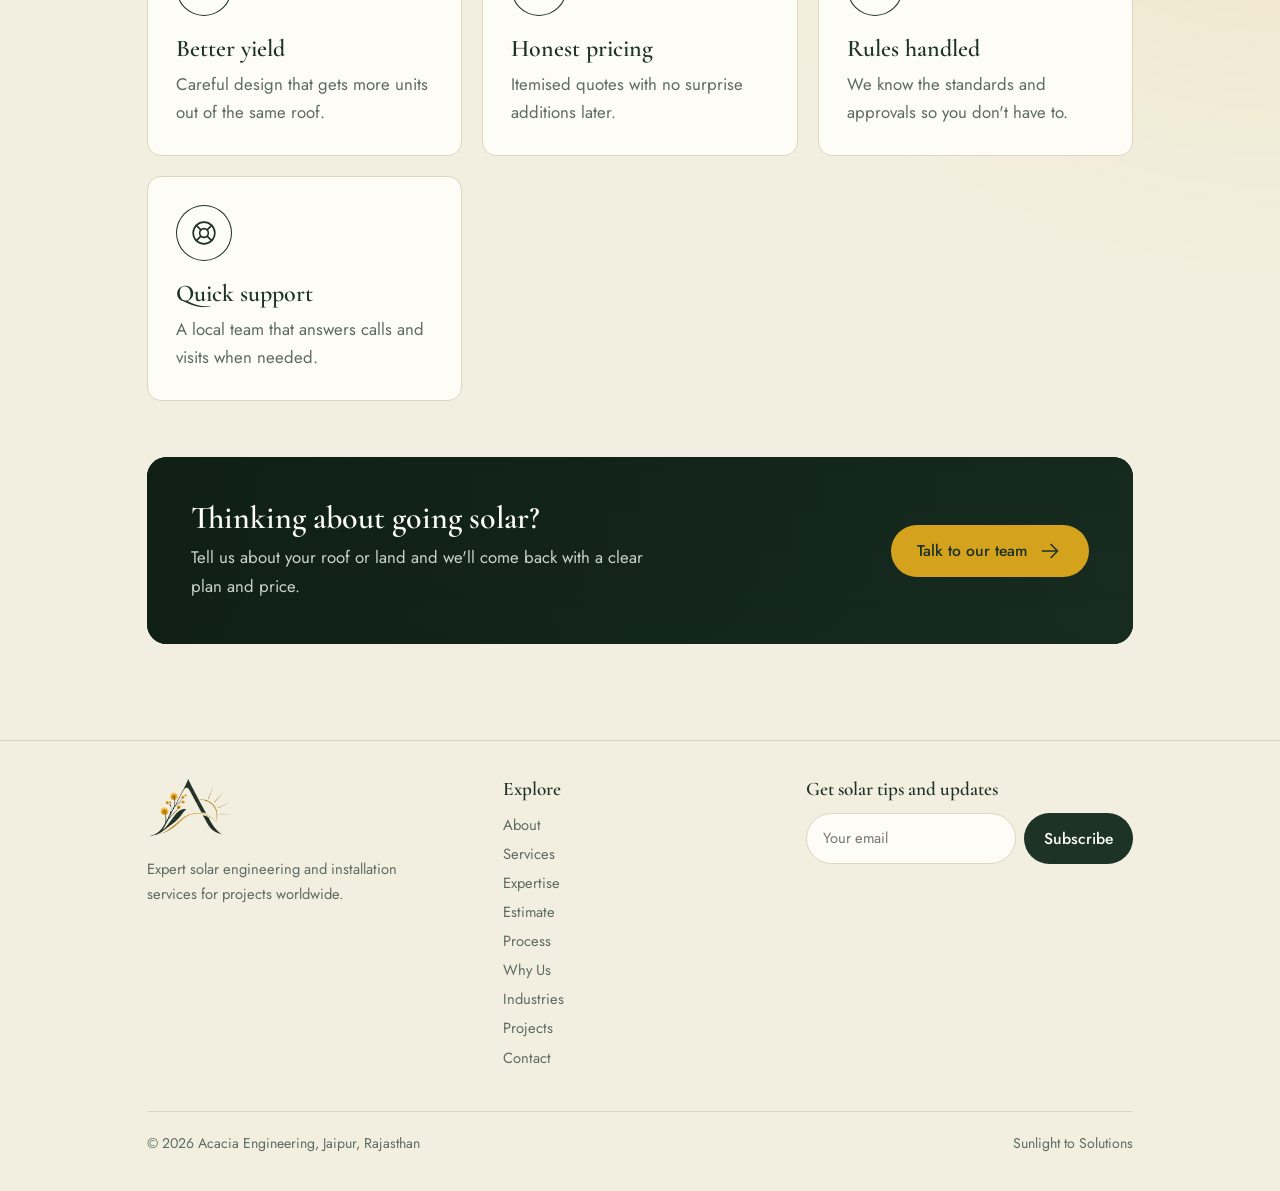
==== commit 73e4273e: "content udpates" ====
--- a/projects.html
+++ b/projects.html
@@ -4,14 +4,25 @@
     <meta charset="UTF-8" />
     <meta name="viewport" content="width=device-width, initial-scale=1" />
     <title>Projects | Acacia Engineering</title>
-    <meta name="description" content="Rooftop solar projects by Acacia Engineering in Jaipur, Rajasthan: homes, factories and school campuses." />
+    <meta
+      name="description"
+      content="Rooftop solar projects by Acacia Engineering worldwide, delivering solar solutions for homes, factories, commercial buildings and school campuses."
+    />
     <meta name="theme-color" content="#1c3326" />
     <link rel="icon" href="assets/img/favicon.svg" type="image/svg+xml" />
-    <link rel="icon" href="assets/img/favicon-32.png" type="image/png" sizes="32x32" />
+    <link
+      rel="icon"
+      href="assets/img/favicon-32.png"
+      type="image/png"
+      sizes="32x32"
+    />
     <link rel="apple-touch-icon" href="assets/img/apple-touch-icon.png" />
     <link rel="preconnect" href="https://fonts.googleapis.com" />
     <link rel="preconnect" href="https://fonts.gstatic.com" crossorigin />
-    <link href="https://fonts.googleapis.com/css2?family=Cormorant+Garamond:wght@500;600;700&family=Jost:wght@400;500&display=swap" rel="stylesheet" />
+    <link
+      href="https://fonts.googleapis.com/css2?family=Cormorant+Garamond:wght@500;600;700&family=Jost:wght@400;500&display=swap"
+      rel="stylesheet"
+    />
 
     <!-- same CSS as the home page, plus projects.css -->
     <link rel="stylesheet" href="css/base.css" />
@@ -23,8 +34,15 @@
   <body>
     <header id="hdr">
       <div class="wrap bar">
-        <a href="index.html" aria-label="Acacia Engineering home"><img src="assets/img/logo.png" alt="Acacia Engineering" /></a>
-        <button class="menu" id="menu" aria-label="Open menu" aria-expanded="false">
+        <a href="index.html" aria-label="Acacia Engineering home"
+          ><img src="assets/img/logo.png" alt="Acacia Engineering"
+        /></a>
+        <button
+          class="menu"
+          id="menu"
+          aria-label="Open menu"
+          aria-expanded="false"
+        >
           <svg class="i" viewBox="0 0 24 24"><path d="M4 8h16M4 16h16" /></svg>
         </button>
         <nav id="nav"></nav>
--- a/css/sections.css
+++ b/css/sections.css
@@ -377,6 +377,8 @@
   }
   .fgrid a {
     display: block;
+    width: -moz-fit-content;
+    width: fit-content;
     text-decoration: none;
     margin: 4px 0;
   }
